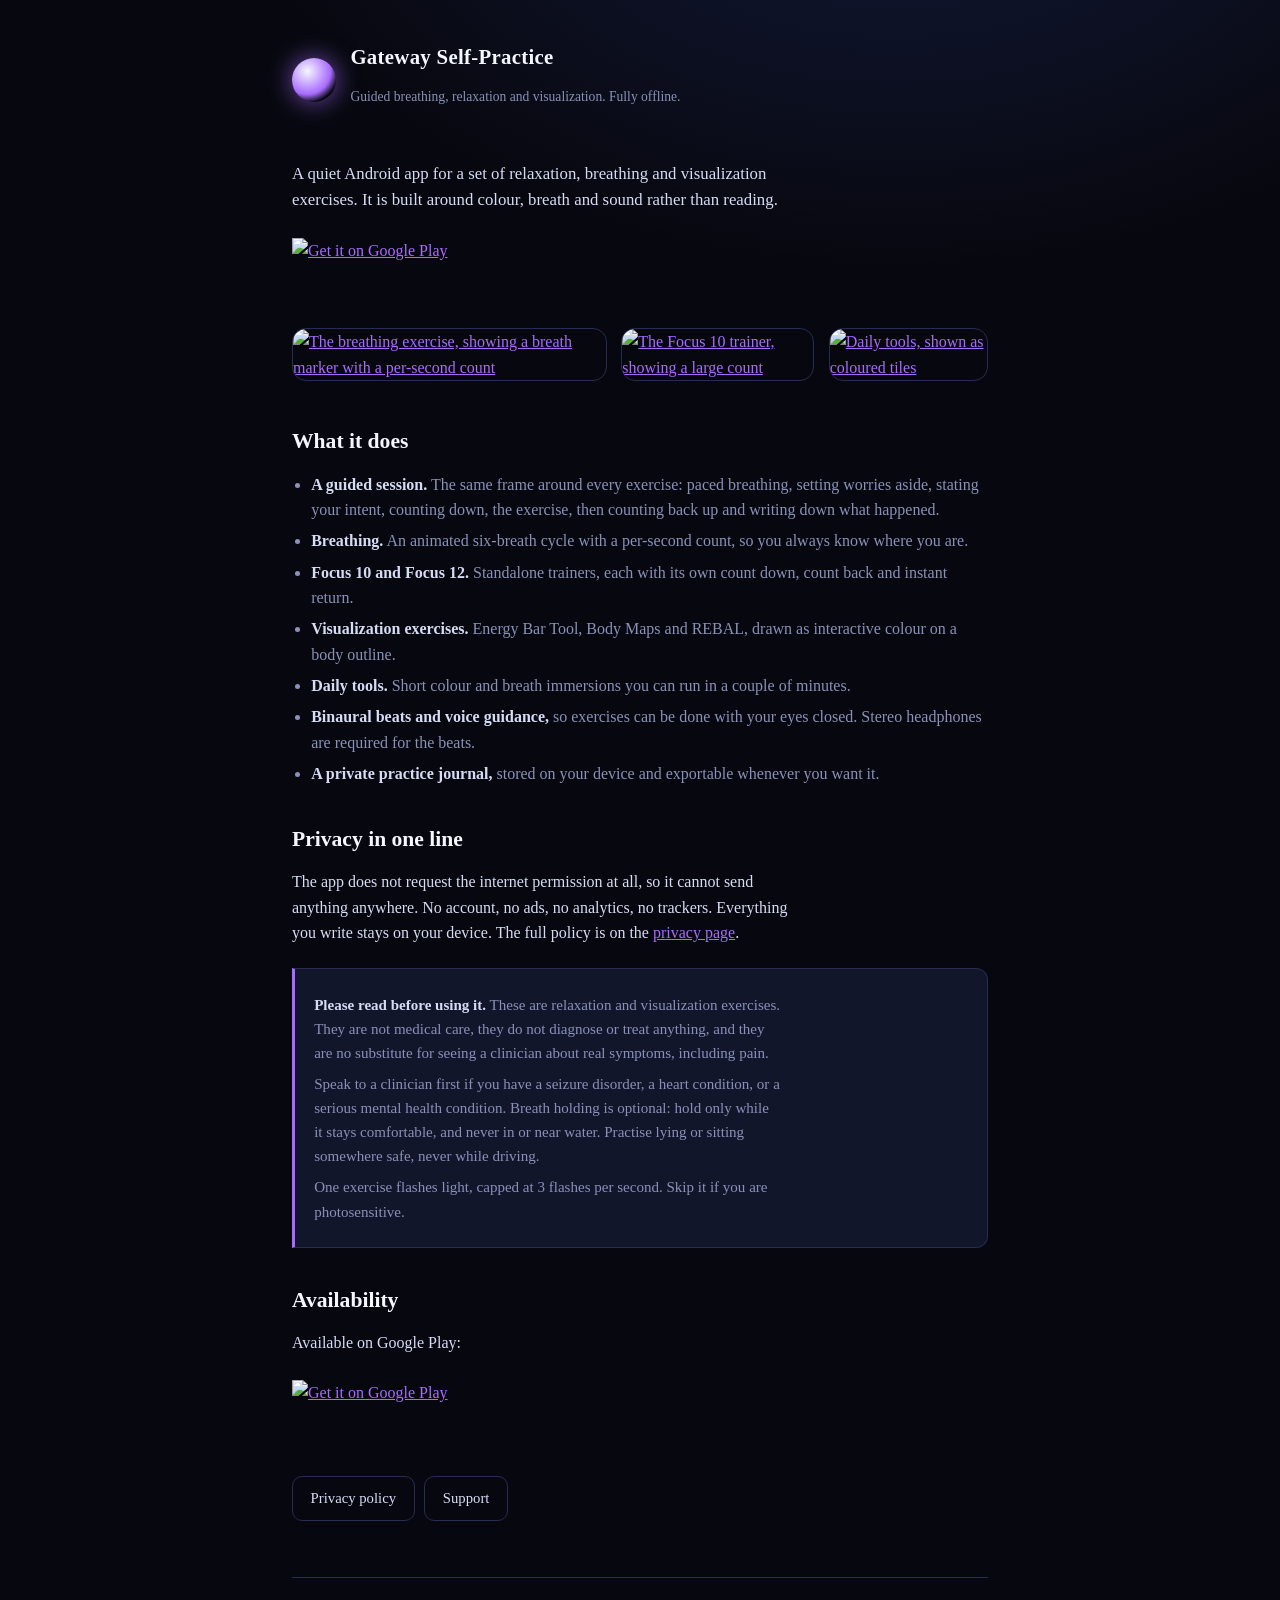
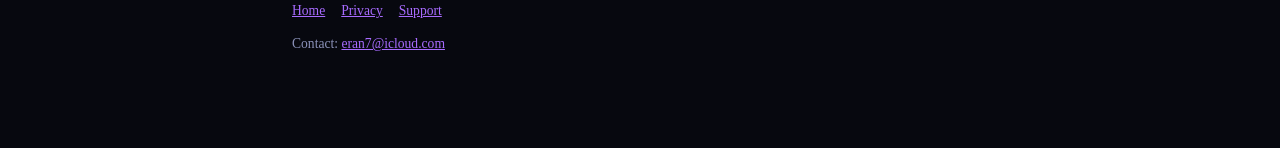
==== index.html @ 7f11341d "Gateway Self-Practice pages for gateway.medicom.vip: landing with Play badge, privacy, support" ====
<!DOCTYPE html>
<html lang="en"><head><meta charset="utf-8">
<meta name="viewport" content="width=device-width,initial-scale=1">
<title>Gateway Self-Practice</title>
<meta name="description" content="A quiet, offline Android app for guided breathing, relaxation and visualization exercises. No account, no ads, no network access.">
<link rel="icon" href="https://erankopel.github.io/Gateway-Public-Pages/img/icon.png"><link rel="stylesheet" href="style.css">
</head><body><div class="wrap">
<header class="site">
  <div class="orb"></div>
  <div>
    <h1>Gateway Self-Practice</h1>
    <p>Guided breathing, relaxation and visualization. Fully offline.</p>
  </div>
</header>

<p class="lead">A quiet Android app for a set of relaxation, breathing and visualization
exercises. It is built around colour, breath and sound rather than reading.</p>

<p class="install"><a href="https://play.google.com/store/apps/details?id=io.github.erankopel.selfpractice"><img src="https://play.google.com/intl/en_us/badges/static/images/badges/en_badge_web_generic.png" alt="Get it on Google Play"></a></p>

<div class="shots">
  <a href="https://play.google.com/store/apps/details?id=io.github.erankopel.selfpractice"><img src="https://erankopel.github.io/Gateway-Public-Pages/img/breathing.png" alt="The breathing exercise, showing a breath marker with a per-second count"></a>
  <a href="https://play.google.com/store/apps/details?id=io.github.erankopel.selfpractice"><img src="https://erankopel.github.io/Gateway-Public-Pages/img/focus10.png" alt="The Focus 10 trainer, showing a large count"></a>
  <a href="https://play.google.com/store/apps/details?id=io.github.erankopel.selfpractice"><img src="https://erankopel.github.io/Gateway-Public-Pages/img/daily.png" alt="Daily tools, shown as coloured tiles"></a>
</div>

<h2>What it does</h2>
<ul>
  <li><b>A guided session.</b> The same frame around every exercise: paced breathing, setting
  worries aside, stating your intent, counting down, the exercise, then counting back up and
  writing down what happened.</li>
  <li><b>Breathing.</b> An animated six-breath cycle with a per-second count, so you always know
  where you are.</li>
  <li><b>Focus 10 and Focus 12.</b> Standalone trainers, each with its own count down, count back
  and instant return.</li>
  <li><b>Visualization exercises.</b> Energy Bar Tool, Body Maps and REBAL, drawn as interactive
  colour on a body outline.</li>
  <li><b>Daily tools.</b> Short colour and breath immersions you can run in a couple of minutes.</li>
  <li><b>Binaural beats and voice guidance,</b> so exercises can be done with your eyes closed.
  Stereo headphones are required for the beats.</li>
  <li><b>A private practice journal,</b> stored on your device and exportable whenever you want it.</li>
</ul>

<h2>Privacy in one line</h2>
<p>The app does not request the internet permission at all, so it cannot send anything anywhere.
No account, no ads, no analytics, no trackers. Everything you write stays on your device.
The full policy is on the <a href="privacy.html">privacy page</a>.</p>

<div class="notice">
  <p><b>Please read before using it.</b> These are relaxation and visualization exercises. They
  are not medical care, they do not diagnose or treat anything, and they are no substitute for
  seeing a clinician about real symptoms, including pain.</p>
  <p>Speak to a clinician first if you have a seizure disorder, a heart condition, or a serious
  mental health condition. Breath holding is optional: hold only while it stays comfortable, and
  never in or near water. Practise lying or sitting somewhere safe, never while driving.</p>
  <p>One exercise flashes light, capped at 3 flashes per second. Skip it if you are
  photosensitive.</p>
</div>

<h2>Availability</h2>
<p>Available on Google Play:</p>
<p class="install"><a href="https://play.google.com/store/apps/details?id=io.github.erankopel.selfpractice"><img src="https://play.google.com/intl/en_us/badges/static/images/badges/en_badge_web_generic.png" alt="Get it on Google Play"></a></p>

<nav class="links">
  <a href="privacy.html">Privacy policy</a>
  <a href="support.html">Support</a>
</nav>
<footer class="site">
  <a href="./">Home</a><a href="privacy.html">Privacy</a><a href="support.html">Support</a>
  <p style="margin-top:.7rem">Contact: <a href="mailto:eran7@icloud.com">eran7@icloud.com</a></p>
</footer>
</div></body></html>
---- style.css ----
:root{
  --bg:#07080f; --panel:#12162b; --line:#262c52;
  --text:#d7dcf5; --dim:#8a91b8; --white:#f5f7ff; --accent:#a86bff;
}
*{box-sizing:border-box;margin:0;padding:0}
body{
  font-family:Georgia,'Times New Roman',serif;
  background:radial-gradient(1200px 800px at 70% -10%, #141a3a 0%, var(--bg) 55%) no-repeat;
  background-color:var(--bg);
  color:var(--text); line-height:1.6; min-height:100vh;
}
.wrap{max-width:46rem;margin:0 auto;padding:2.5rem 1.25rem 5rem}
header.site{display:flex;align-items:center;gap:.9rem;margin-bottom:2.5rem}
.orb{width:44px;height:44px;border-radius:50%;flex:none;
  background:radial-gradient(circle at 35% 30%, var(--white), var(--accent) 55%, transparent 75%);
  box-shadow:0 0 22px 3px rgba(168,107,255,.5)}
header.site h1{font-size:1.3rem;font-weight:600;color:var(--white);letter-spacing:.3px}
header.site p{font-size:.85rem;color:var(--dim)}
h2{font-size:1.35rem;color:var(--white);margin:2.2rem 0 .8rem;font-weight:600}
h3{font-size:1rem;color:var(--white);margin:1.4rem 0 .4rem;font-weight:600}
p{margin:.8rem 0;max-width:62ch}
ul{margin:.8rem 0 .8rem 1.2rem} li{margin:.35rem 0;color:var(--dim)}
li b,p b{color:var(--text)}
a{color:var(--accent)} a:hover{color:var(--white)}
.lead{font-size:1.05rem;color:var(--text)}
.muted{color:var(--dim)}
table{border-collapse:collapse;width:100%;margin:1rem 0;font-size:.93rem}
th,td{border:1px solid var(--line);padding:.55rem .7rem;text-align:left;vertical-align:top}
th{background:var(--panel);color:var(--white);font-weight:600}
td{color:var(--dim)} td b{color:var(--text)}
.shots{display:flex;gap:.9rem;overflow-x:auto;margin:1.6rem 0;padding-bottom:.5rem}
.shots img{width:172px;flex:none;border-radius:14px;border:1px solid var(--line)}
nav.links{display:flex;gap:.6rem;flex-wrap:wrap;margin:2rem 0 0}
nav.links a{display:inline-block;padding:.6rem 1.1rem;border:1px solid var(--line);
  border-radius:10px;text-decoration:none;color:var(--text);font-size:.92rem;min-height:44px;
  display:inline-flex;align-items:center}
nav.links a:hover{border-color:var(--accent);color:var(--white)}
footer.site{margin-top:3.5rem;padding-top:1.4rem;border-top:1px solid var(--line);
  font-size:.85rem;color:var(--dim)}
footer.site a{margin-right:1rem}
.notice{background:var(--panel);border:1px solid var(--line);border-left:3px solid var(--accent);
  border-radius:0 12px 12px 0;padding:1rem 1.2rem;margin:1.4rem 0}
.notice p{margin:.45rem 0;color:var(--dim);font-size:.94rem}
code{background:var(--panel);padding:.12em .4em;border-radius:4px;font-size:.9em;
  font-family:ui-monospace,Menlo,Consolas,monospace}
.install{margin:1.5rem 0 .5rem}
.install a{display:inline-block}
.install img{display:block;height:64px;width:auto}
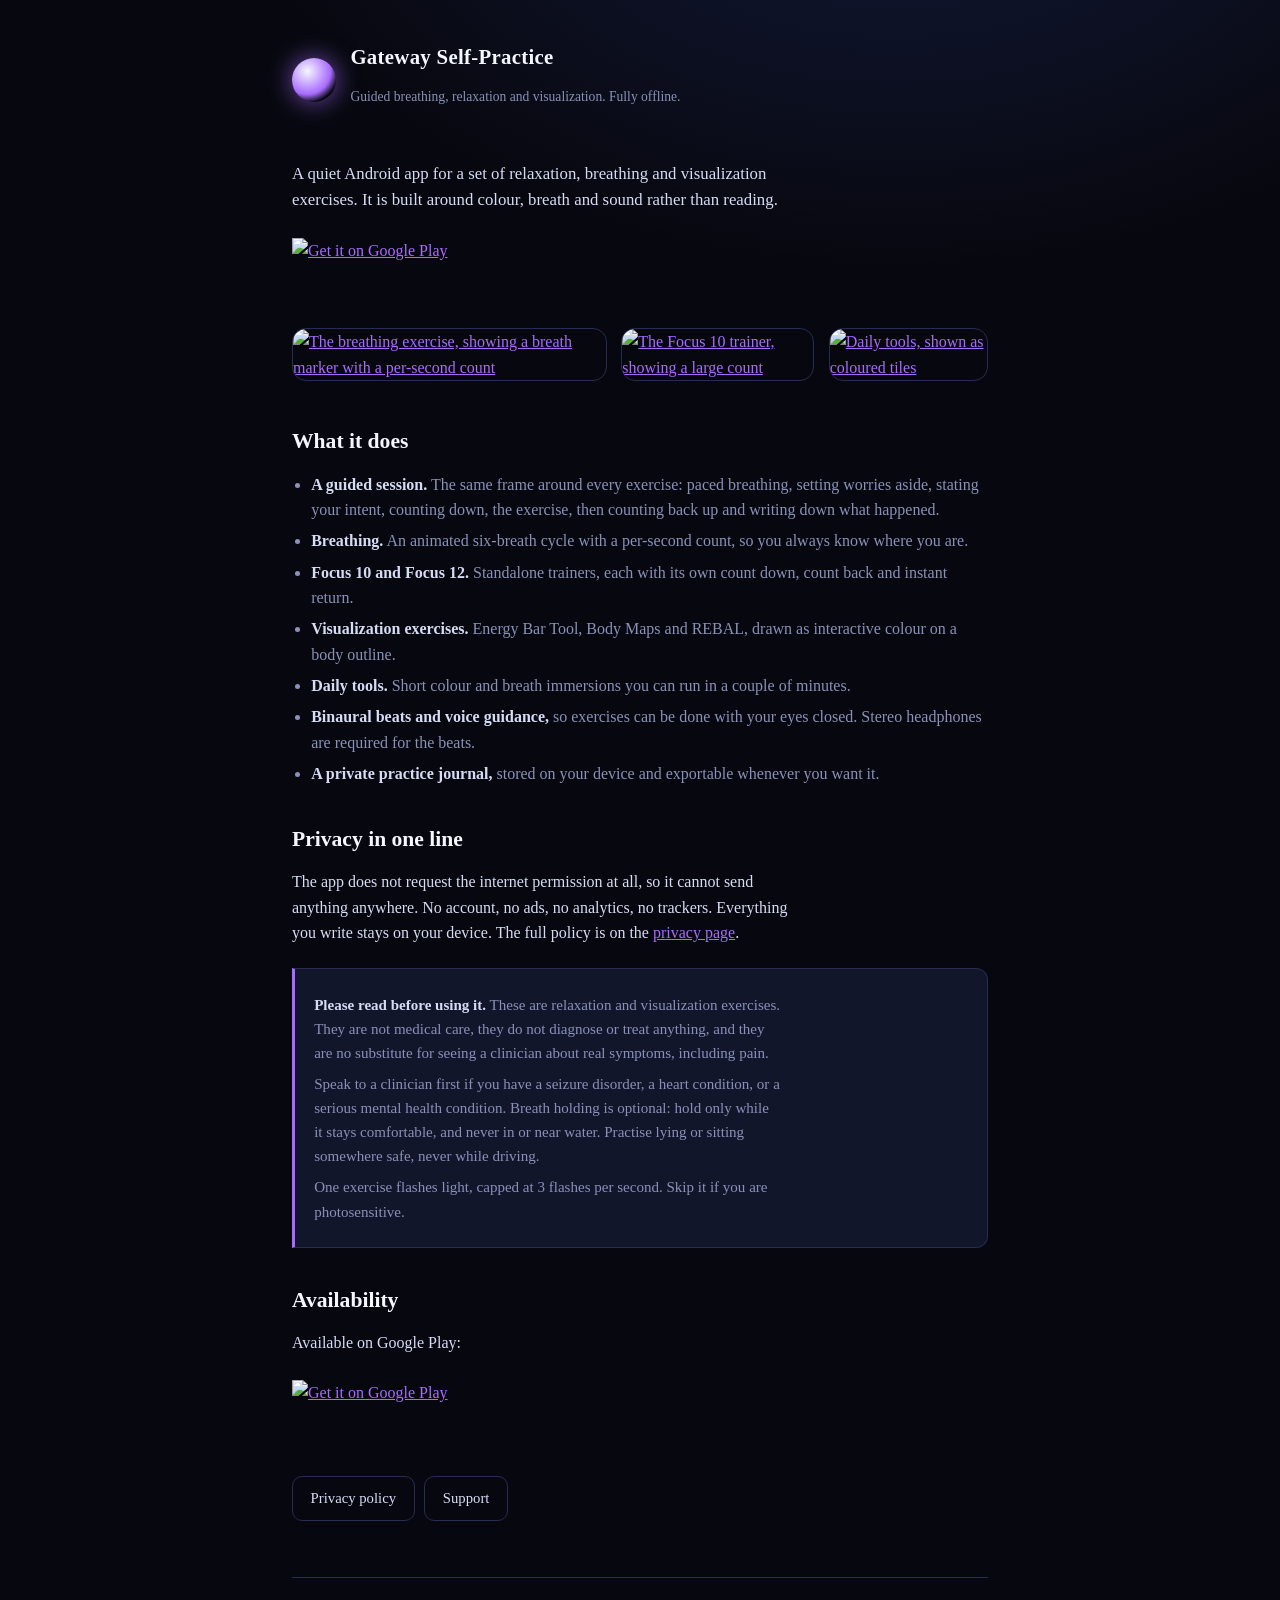
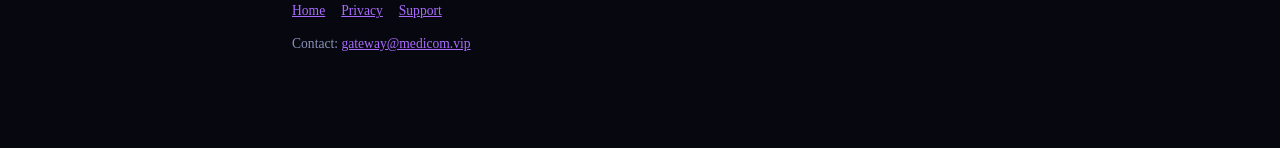
==== commit 5b06a4aa: "Contact email: gateway@medicom.vip" ====
--- a/index.html
+++ b/index.html
@@ -67,6 +67,6 @@
 </nav>
 <footer class="site">
   <a href="./">Home</a><a href="privacy.html">Privacy</a><a href="support.html">Support</a>
-  <p style="margin-top:.7rem">Contact: <a href="mailto:eran7@icloud.com">eran7@icloud.com</a></p>
+  <p style="margin-top:.7rem">Contact: <a href="mailto:gateway@medicom.vip">gateway@medicom.vip</a></p>
 </footer>
 </div></body></html>
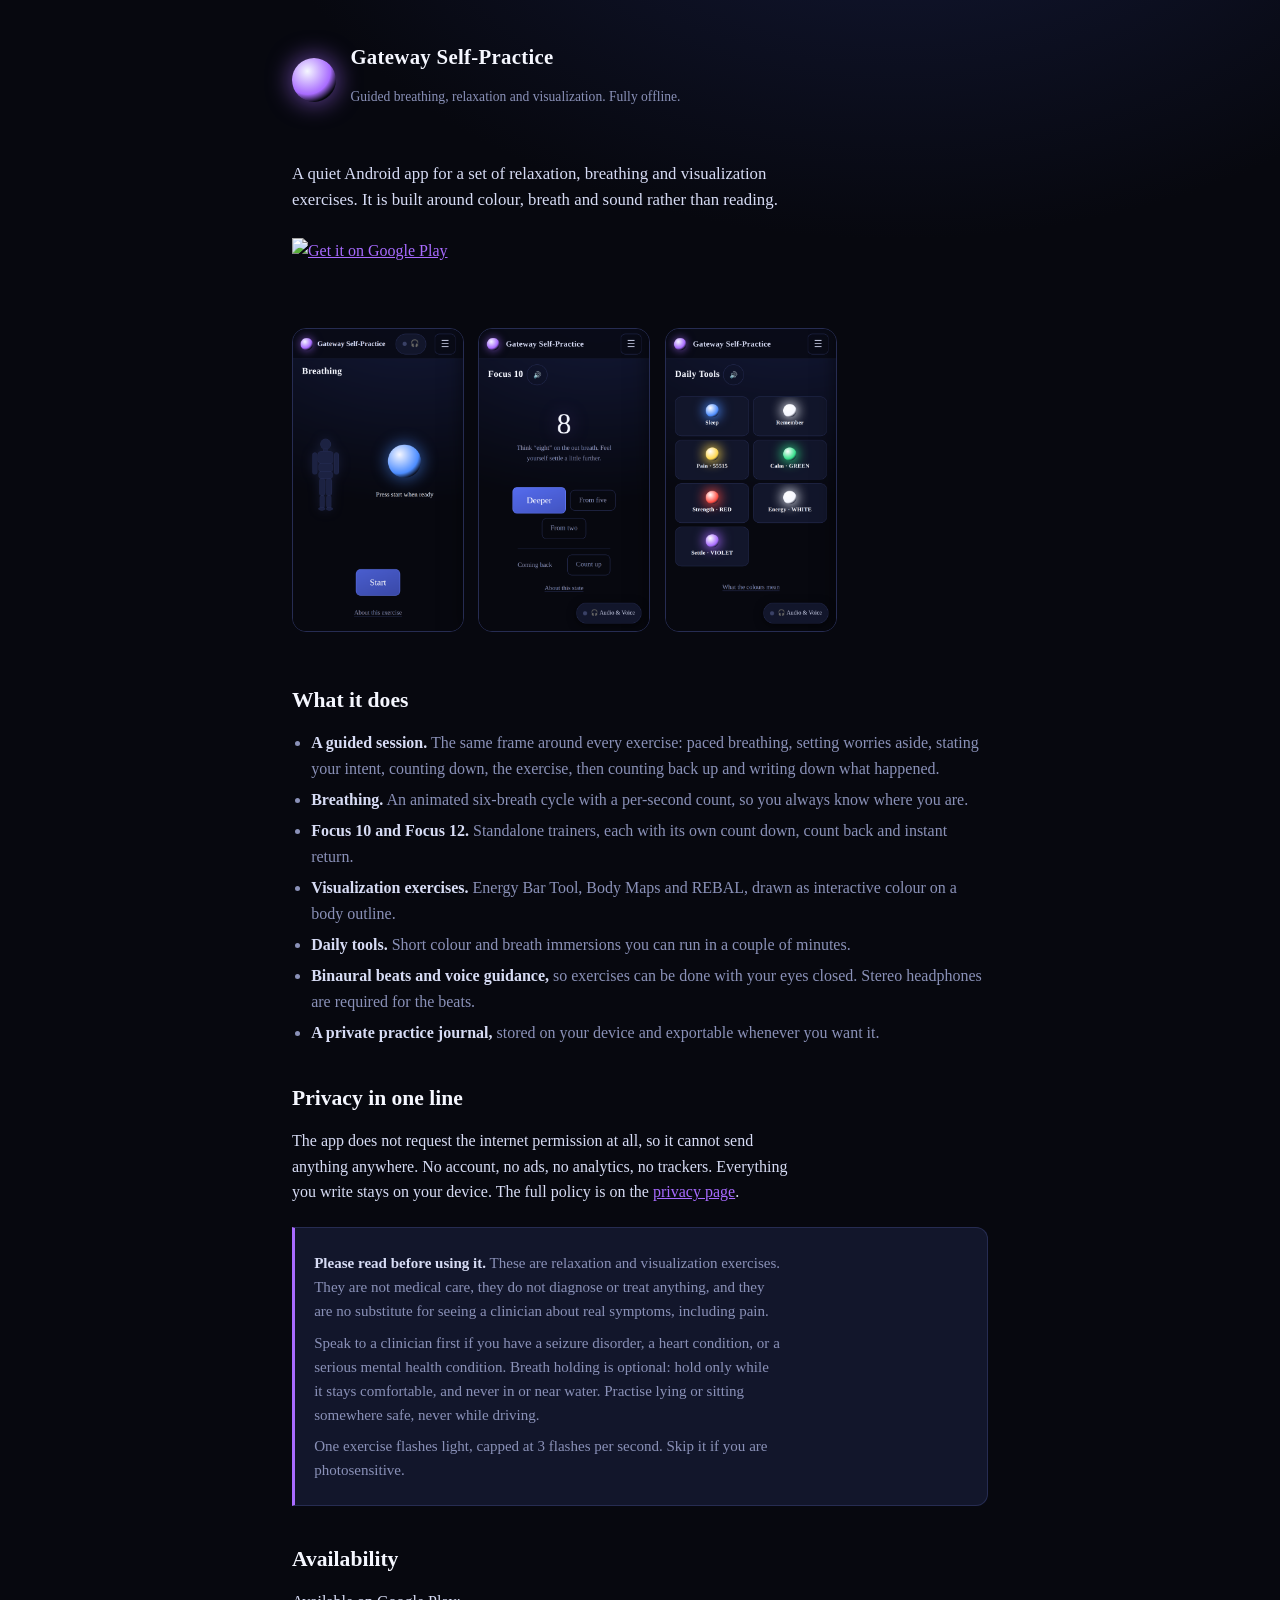
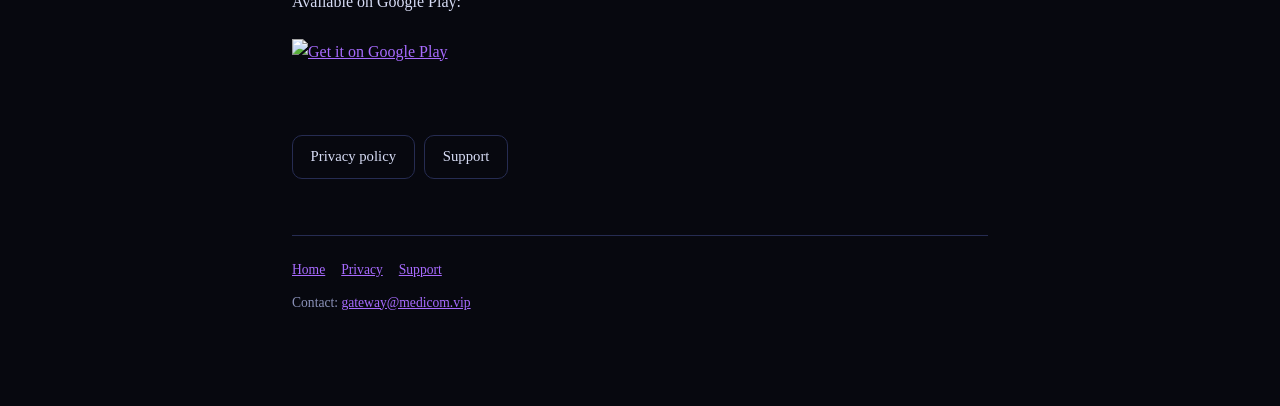
==== commit fc615a91: "Serve screenshots and icon from local img/ instead of Gateway-Public-Pages hotlinks" ====
--- a/index.html
+++ b/index.html
@@ -3,7 +3,7 @@
 <meta name="viewport" content="width=device-width,initial-scale=1">
 <title>Gateway Self-Practice</title>
 <meta name="description" content="A quiet, offline Android app for guided breathing, relaxation and visualization exercises. No account, no ads, no network access.">
-<link rel="icon" href="https://erankopel.github.io/Gateway-Public-Pages/img/icon.png"><link rel="stylesheet" href="style.css">
+<link rel="icon" href="img/icon.png"><link rel="stylesheet" href="style.css">
 </head><body><div class="wrap">
 <header class="site">
   <div class="orb"></div>
@@ -19,9 +19,9 @@
 <p class="install"><a href="https://play.google.com/store/apps/details?id=io.github.erankopel.selfpractice"><img src="https://play.google.com/intl/en_us/badges/static/images/badges/en_badge_web_generic.png" alt="Get it on Google Play"></a></p>
 
 <div class="shots">
-  <a href="https://play.google.com/store/apps/details?id=io.github.erankopel.selfpractice"><img src="https://erankopel.github.io/Gateway-Public-Pages/img/breathing.png" alt="The breathing exercise, showing a breath marker with a per-second count"></a>
-  <a href="https://play.google.com/store/apps/details?id=io.github.erankopel.selfpractice"><img src="https://erankopel.github.io/Gateway-Public-Pages/img/focus10.png" alt="The Focus 10 trainer, showing a large count"></a>
-  <a href="https://play.google.com/store/apps/details?id=io.github.erankopel.selfpractice"><img src="https://erankopel.github.io/Gateway-Public-Pages/img/daily.png" alt="Daily tools, shown as coloured tiles"></a>
+  <a href="https://play.google.com/store/apps/details?id=io.github.erankopel.selfpractice"><img src="img/breathing.png" alt="The breathing exercise, showing a breath marker with a per-second count"></a>
+  <a href="https://play.google.com/store/apps/details?id=io.github.erankopel.selfpractice"><img src="img/focus10.png" alt="The Focus 10 trainer, showing a large count"></a>
+  <a href="https://play.google.com/store/apps/details?id=io.github.erankopel.selfpractice"><img src="img/daily.png" alt="Daily tools, shown as coloured tiles"></a>
 </div>
 
 <h2>What it does</h2>
